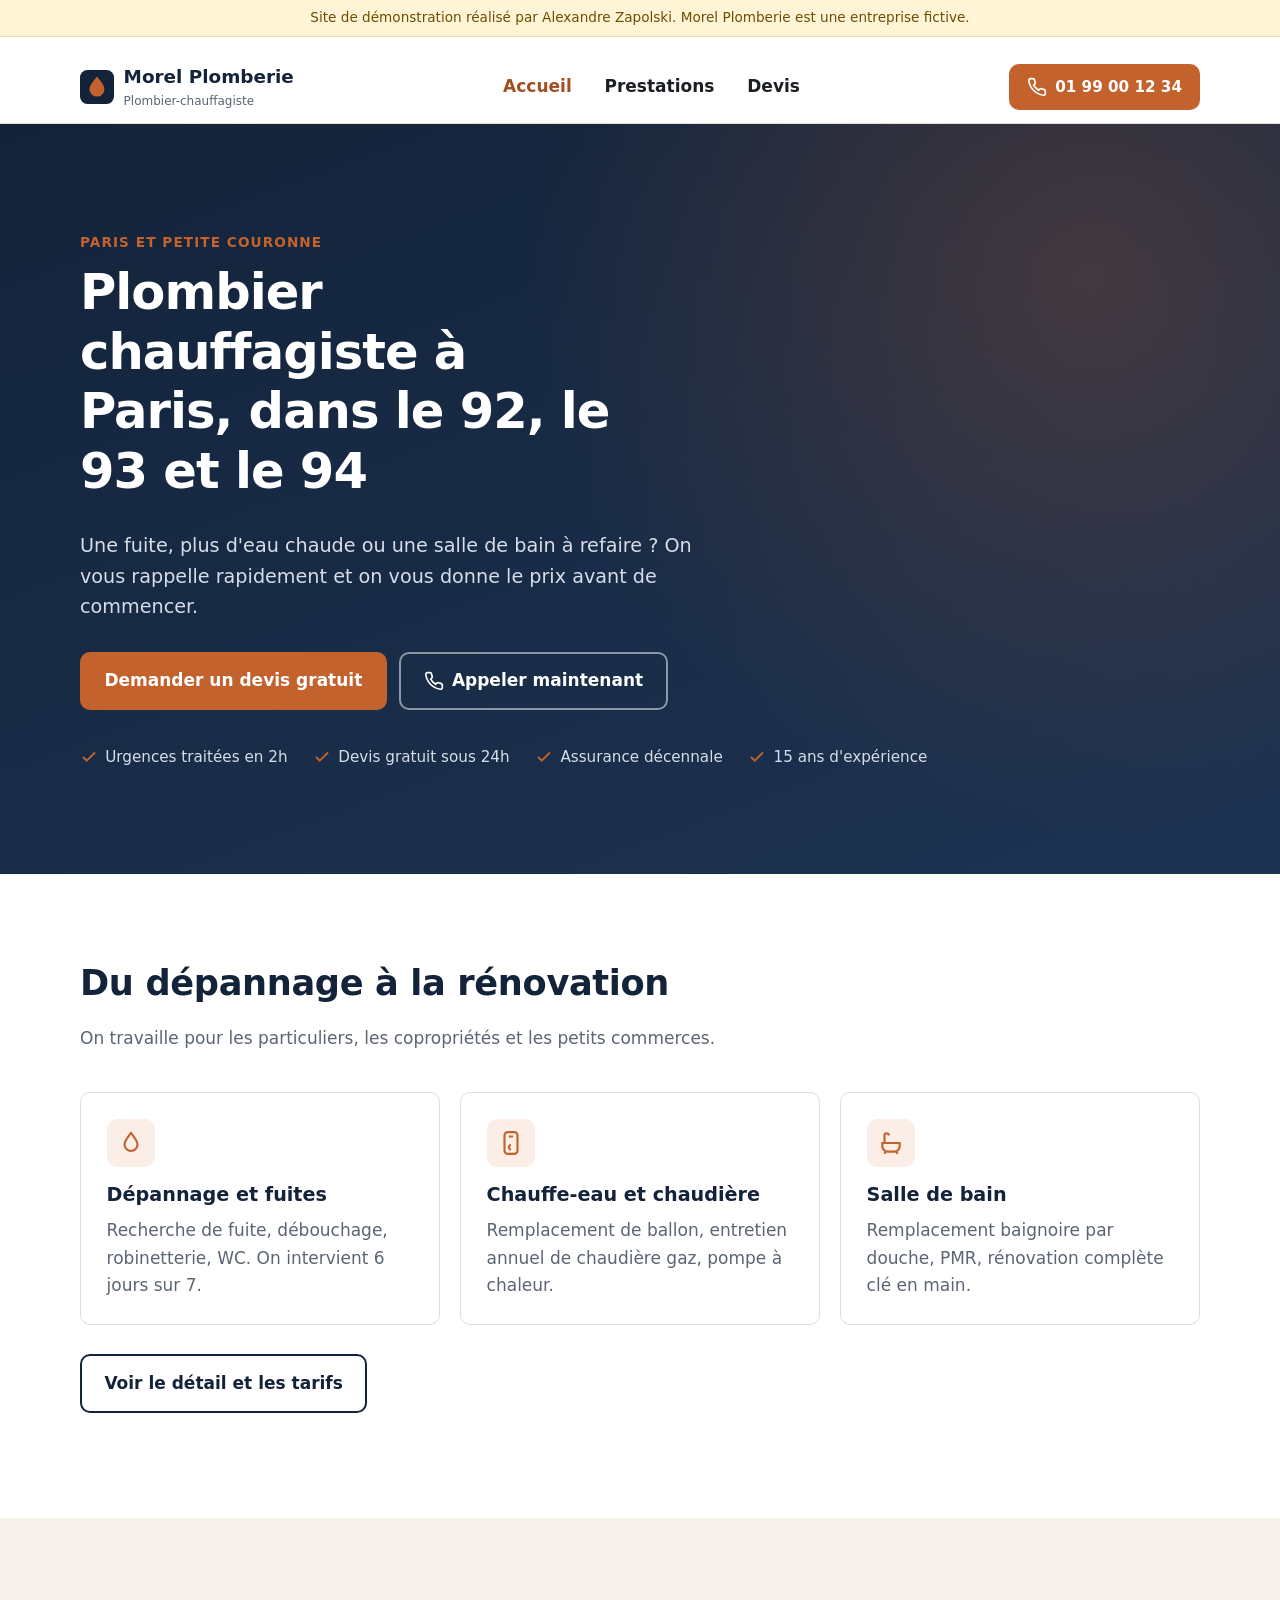
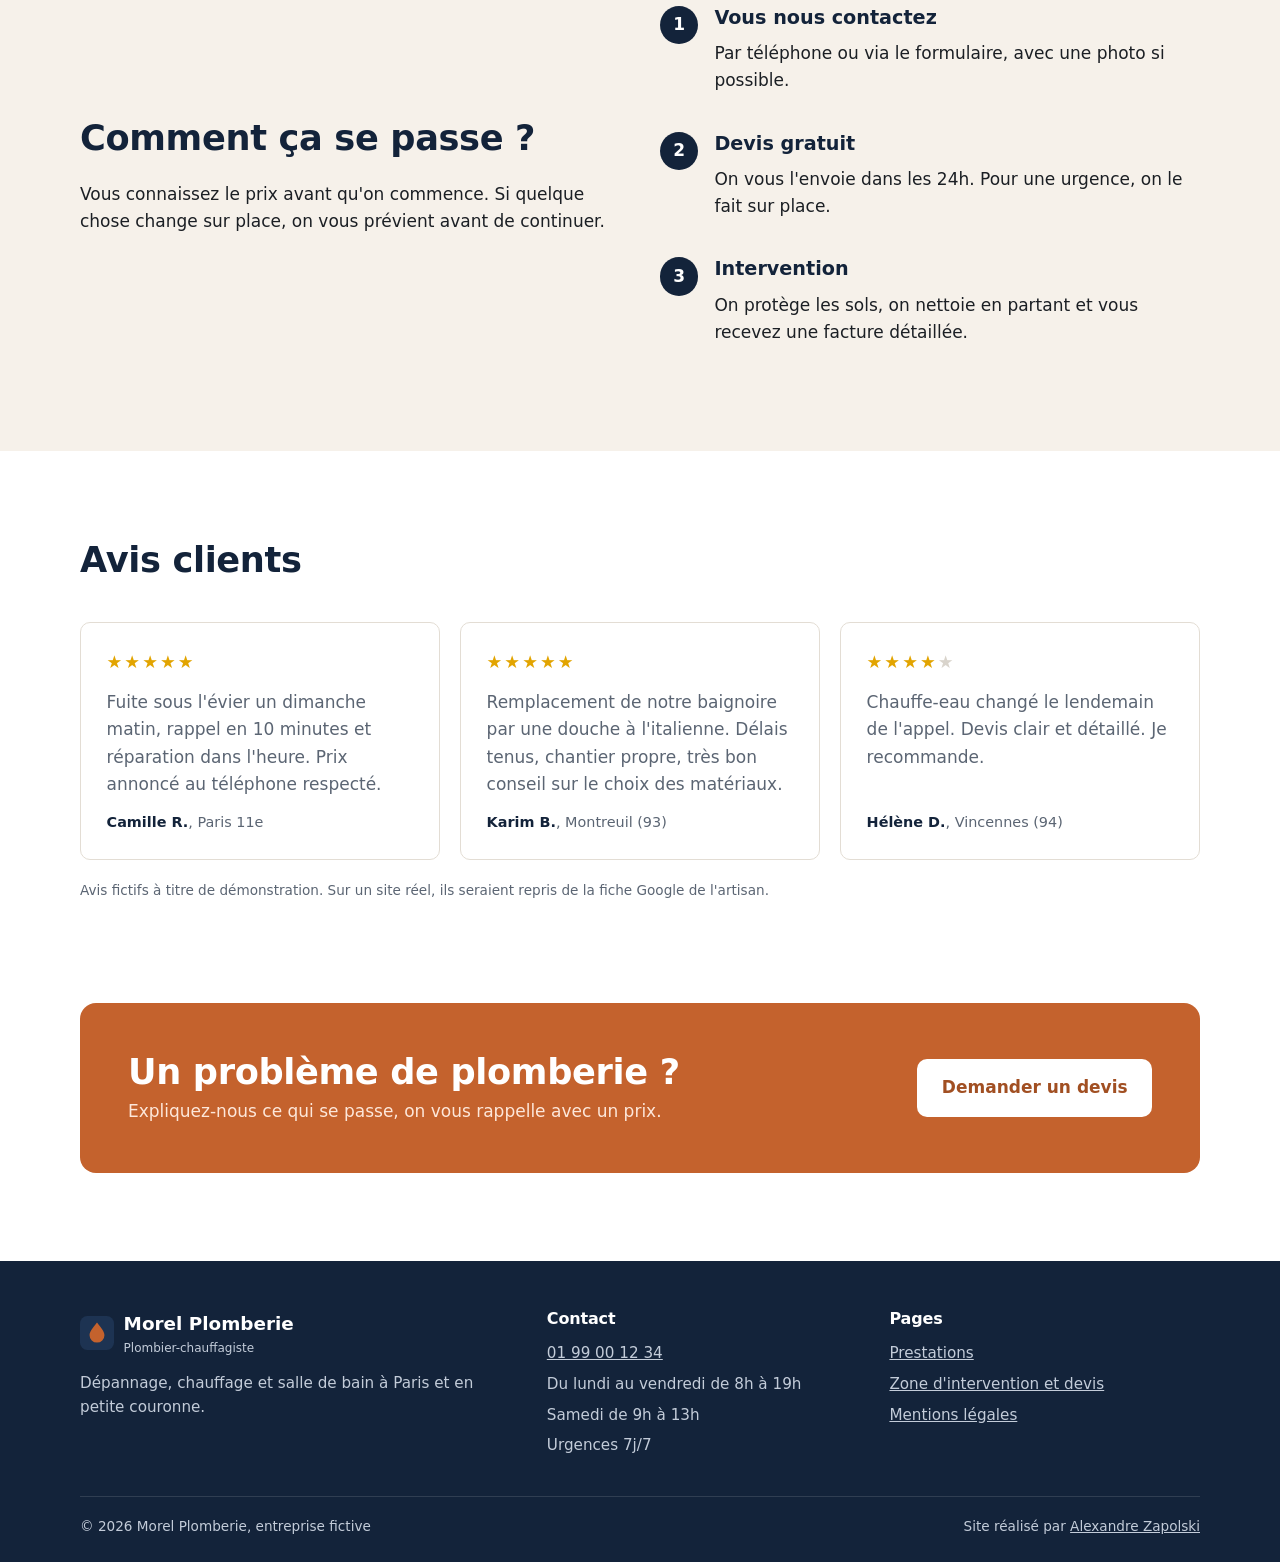
==== index.html @ 9e3d2b04 "feat: add demo showcase site for a plumbing business" ====
<!DOCTYPE html>
<html lang="fr">
<head>
  <meta charset="UTF-8">
  <meta name="viewport" content="width=device-width, initial-scale=1">
  <title>Plombier-chauffagiste à Paris et petite couronne | Morel Plomberie</title>
  <meta name="description" content="Plombier-chauffagiste à Paris (75), Hauts-de-Seine (92), Seine-Saint-Denis (93) et Val-de-Marne (94). Dépannage rapide, chauffe-eau, salle de bain. Devis gratuit sous 24h.">
  <link rel="stylesheet" href="css/style.css">
  <link rel="icon" href="data:image/svg+xml,%3Csvg xmlns='http://www.w3.org/2000/svg' viewBox='0 0 32 32'%3E%3Crect width='32' height='32' rx='7' fill='%2313233a'/%3E%3Cpath d='M16 6c4 5 7 8.5 7 12a7 7 0 0 1-14 0c0-3.5 3-7 7-12z' fill='%23c4622d'/%3E%3C/svg%3E">

  <!-- infos pour Google (artisan local) -->
  <script type="application/ld+json">
  {
    "@context": "https://schema.org",
    "@type": "Plumber",
    "name": "Morel Plomberie (entreprise fictive)",
    "telephone": "+33199001234",
    "areaServed": ["Paris", "Hauts-de-Seine", "Seine-Saint-Denis", "Val-de-Marne"],
    "address": { "@type": "PostalAddress", "addressLocality": "Paris", "postalCode": "75011", "addressCountry": "FR" },
    "openingHours": "Mo-Fr 08:00-19:00, Sa 09:00-13:00"
  }
  </script>
</head>
<body>
  <a class="skip-link" href="#contenu">Aller au contenu</a>

  <p class="demo-banner">Site de démonstration réalisé par Alexandre Zapolski. Morel Plomberie est une entreprise fictive.</p>

  <header class="header">
    <div class="container header__inner">
      <a class="logo" href="index.html" aria-label="Morel Plomberie, accueil">
        <svg viewBox="0 0 32 32" aria-hidden="true"><rect width="32" height="32" rx="7" fill="#13233a"/><path d="M16 6c4 5 7 8.5 7 12a7 7 0 0 1-14 0c0-3.5 3-7 7-12z" fill="#c4622d"/></svg>
        <span>Morel Plomberie<small>Plombier-chauffagiste</small></span>
      </a>

      <nav class="nav" id="menu" aria-label="Navigation principale">
        <ul class="nav__list">
          <li><a href="index.html" aria-current="page">Accueil</a></li>
          <li><a href="prestations.html">Prestations</a></li>
          <li><a href="devis.html">Devis</a></li>
        </ul>
      </nav>

      <a class="btn btn--primary btn--small header__phone" href="tel:+33199001234">
        <svg viewBox="0 0 24 24" fill="none" stroke="currentColor" stroke-width="2" aria-hidden="true"><path d="M22 16.9v3a2 2 0 0 1-2.2 2 19.8 19.8 0 0 1-8.6-3.1 19.5 19.5 0 0 1-6-6A19.8 19.8 0 0 1 2.1 4.2 2 2 0 0 1 4.1 2h3a2 2 0 0 1 2 1.7c.1.9.4 1.8.7 2.7a2 2 0 0 1-.5 2.1L8 9.8a16 16 0 0 0 6 6l1.3-1.3a2 2 0 0 1 2.1-.4c.9.3 1.8.6 2.7.7a2 2 0 0 1 1.7 2z"/></svg>
        01 99 00 12 34
      </a>

      <button class="nav-toggle" type="button" aria-expanded="false" aria-controls="menu">
        <span class="visually-hidden">Ouvrir le menu</span>
        <svg viewBox="0 0 24 24" fill="none" stroke="currentColor" stroke-width="2" aria-hidden="true"><path d="M3 6h18M3 12h18M3 18h18"/></svg>
      </button>
    </div>
  </header>

  <main id="contenu">
    <!-- hero -->
    <section class="hero">
      <div class="container">
        <span class="eyebrow">Paris et petite couronne</span>
        <h1>Plombier chauffagiste à Paris, dans le 92, le 93 et le 94</h1>
        <p class="hero__lead">Une fuite, plus d'eau chaude ou une salle de bain à refaire ? On vous rappelle rapidement et on vous donne le prix avant de commencer.</p>
        <div class="hero__actions">
          <a class="btn btn--primary" href="devis.html">Demander un devis gratuit</a>
          <a class="btn btn--ghost" href="tel:+33199001234">
            <svg viewBox="0 0 24 24" fill="none" stroke="currentColor" stroke-width="2" aria-hidden="true"><path d="M22 16.9v3a2 2 0 0 1-2.2 2 19.8 19.8 0 0 1-8.6-3.1 19.5 19.5 0 0 1-6-6A19.8 19.8 0 0 1 2.1 4.2 2 2 0 0 1 4.1 2h3a2 2 0 0 1 2 1.7c.1.9.4 1.8.7 2.7a2 2 0 0 1-.5 2.1L8 9.8a16 16 0 0 0 6 6l1.3-1.3a2 2 0 0 1 2.1-.4c.9.3 1.8.6 2.7.7a2 2 0 0 1 1.7 2z"/></svg>
            Appeler maintenant
          </a>
        </div>
        <ul class="hero__trust">
          <li><svg viewBox="0 0 24 24" fill="none" stroke="currentColor" stroke-width="2.5" aria-hidden="true"><path d="M20 6 9 17l-5-5"/></svg>Urgences traitées en 2h</li>
          <li><svg viewBox="0 0 24 24" fill="none" stroke="currentColor" stroke-width="2.5" aria-hidden="true"><path d="M20 6 9 17l-5-5"/></svg>Devis gratuit sous 24h</li>
          <li><svg viewBox="0 0 24 24" fill="none" stroke="currentColor" stroke-width="2.5" aria-hidden="true"><path d="M20 6 9 17l-5-5"/></svg>Assurance décennale</li>
          <li><svg viewBox="0 0 24 24" fill="none" stroke="currentColor" stroke-width="2.5" aria-hidden="true"><path d="M20 6 9 17l-5-5"/></svg>15 ans d'expérience</li>
        </ul>
      </div>
    </section>

    <!-- prestations -->
    <section class="section">
      <div class="container">
        <div class="section__head">
          <h2>Du dépannage à la rénovation</h2>
          <p>On travaille pour les particuliers, les copropriétés et les petits commerces.</p>
        </div>
        <div class="grid grid--3">
          <article class="card">
            <div class="card__icon"><svg viewBox="0 0 24 24" fill="none" stroke="currentColor" stroke-width="2" aria-hidden="true"><path d="M12 2.7c3.5 4.4 6 7.5 6 10.6a6 6 0 0 1-12 0c0-3.1 2.5-6.2 6-10.6z"/></svg></div>
            <h3>Dépannage et fuites</h3>
            <p>Recherche de fuite, débouchage, robinetterie, WC. On intervient 6 jours sur 7.</p>
          </article>
          <article class="card">
            <div class="card__icon"><svg viewBox="0 0 24 24" fill="none" stroke="currentColor" stroke-width="2" aria-hidden="true"><rect x="6" y="2" width="12" height="20" rx="3"/><path d="M12 14a2 2 0 1 0 0 4M10 6h4"/></svg></div>
            <h3>Chauffe-eau et chaudière</h3>
            <p>Remplacement de ballon, entretien annuel de chaudière gaz, pompe à chaleur.</p>
          </article>
          <article class="card">
            <div class="card__icon"><svg viewBox="0 0 24 24" fill="none" stroke="currentColor" stroke-width="2" aria-hidden="true"><path d="M4 12h16v3a5 5 0 0 1-5 5H9a5 5 0 0 1-5-5v-3zM6 12V5a2 2 0 0 1 4 0M7 20l-1 2M17 20l1 2"/></svg></div>
            <h3>Salle de bain</h3>
            <p>Remplacement baignoire par douche, PMR, rénovation complète clé en main.</p>
          </article>
        </div>
        <p style="margin-top:1.8rem"><a class="btn btn--outline" href="prestations.html">Voir le détail et les tarifs</a></p>
      </div>
    </section>

    <!-- étapes -->
    <section class="section section--sand">
      <div class="container grid grid--2" style="align-items:center;gap:2.5rem">
        <div>
          <h2>Comment ça se passe ?</h2>
          <p>Vous connaissez le prix avant qu'on commence. Si quelque chose change sur place, on vous prévient avant de continuer.</p>
        </div>
        <ol class="steps grid">
          <li><h3>Vous nous contactez</h3><p>Par téléphone ou via le formulaire, avec une photo si possible.</p></li>
          <li><h3>Devis gratuit</h3><p>On vous l'envoie dans les 24h. Pour une urgence, on le fait sur place.</p></li>
          <li><h3>Intervention</h3><p>On protège les sols, on nettoie en partant et vous recevez une facture détaillée.</p></li>
        </ol>
      </div>
    </section>

    <!-- avis -->
    <section class="section">
      <div class="container">
        <div class="section__head">
          <h2>Avis clients</h2>
        </div>
        <div class="grid grid--3">
          <article class="card review">
            <div class="review__stars" aria-label="5 étoiles sur 5">★★★★★</div>
            <blockquote><p>Fuite sous l'évier un dimanche matin, rappel en 10 minutes et réparation dans l'heure. Prix annoncé au téléphone respecté.</p></blockquote>
            <footer><strong>Camille R.</strong>, Paris 11e</footer>
          </article>
          <article class="card review">
            <div class="review__stars" aria-label="5 étoiles sur 5">★★★★★</div>
            <blockquote><p>Remplacement de notre baignoire par une douche à l'italienne. Délais tenus, chantier propre, très bon conseil sur le choix des matériaux.</p></blockquote>
            <footer><strong>Karim B.</strong>, Montreuil (93)</footer>
          </article>
          <article class="card review">
            <div class="review__stars" aria-label="4 étoiles sur 5">★★★★<span style="color:#d9d4cc">★</span></div>
            <blockquote><p>Chauffe-eau changé le lendemain de l'appel. Devis clair et détaillé. Je recommande.</p></blockquote>
            <footer><strong>Hélène D.</strong>, Vincennes (94)</footer>
          </article>
        </div>
        <p class="reviews-note">Avis fictifs à titre de démonstration. Sur un site réel, ils seraient repris de la fiche Google de l'artisan.</p>
      </div>
    </section>

    <!-- appel à l action -->
    <section class="section" style="padding-top:0">
      <div class="container">
        <div class="cta">
          <div>
            <h2>Un problème de plomberie ?</h2>
            <p>Expliquez-nous ce qui se passe, on vous rappelle avec un prix.</p>
          </div>
          <a class="btn btn--primary" href="devis.html">Demander un devis</a>
        </div>
      </div>
    </section>
  </main>

  <footer class="footer">
    <div class="container">
      <div class="footer__grid">
        <div>
          <a class="logo" href="index.html">
            <svg viewBox="0 0 32 32" aria-hidden="true"><rect width="32" height="32" rx="7" fill="#1d3352"/><path d="M16 6c4 5 7 8.5 7 12a7 7 0 0 1-14 0c0-3.5 3-7 7-12z" fill="#c4622d"/></svg>
            <span>Morel Plomberie<small>Plombier-chauffagiste</small></span>
          </a>
          <p>Dépannage, chauffage et salle de bain à Paris et en petite couronne.</p>
        </div>
        <div>
          <h2>Contact</h2>
          <ul>
            <li><a href="tel:+33199001234">01 99 00 12 34</a></li>
            <li>Du lundi au vendredi de 8h à 19h</li>
            <li>Samedi de 9h à 13h</li>
            <li>Urgences 7j/7</li>
          </ul>
        </div>
        <div>
          <h2>Pages</h2>
          <ul>
            <li><a href="prestations.html">Prestations</a></li>
            <li><a href="devis.html">Zone d'intervention et devis</a></li>
            <li><a href="mentions-legales.html">Mentions légales</a></li>
          </ul>
        </div>
      </div>
      <div class="footer__bottom">
        <span>© <span data-year>2026</span> Morel Plomberie, entreprise fictive</span>
        <span>Site réalisé par <a href="https://www.malt.fr/profile/alexandrezapolski">Alexandre Zapolski</a></span>
      </div>
    </div>
  </footer>

  <!-- barre d'appel mobile -->
  <div class="callbar">
    <a class="btn btn--primary" href="tel:+33199001234">
      <svg viewBox="0 0 24 24" fill="none" stroke="currentColor" stroke-width="2" aria-hidden="true"><path d="M22 16.9v3a2 2 0 0 1-2.2 2 19.8 19.8 0 0 1-8.6-3.1 19.5 19.5 0 0 1-6-6A19.8 19.8 0 0 1 2.1 4.2 2 2 0 0 1 4.1 2h3a2 2 0 0 1 2 1.7c.1.9.4 1.8.7 2.7a2 2 0 0 1-.5 2.1L8 9.8a16 16 0 0 0 6 6l1.3-1.3a2 2 0 0 1 2.1-.4c.9.3 1.8.6 2.7.7a2 2 0 0 1 1.7 2z"/></svg>
      Appeler
    </a>
    <a class="btn btn--outline" href="devis.html">Devis gratuit</a>
  </div>

  <script src="js/main.js" defer></script>
</body>
</html>
---- css/style.css ----
/* Styles du site Morel Plomberie */

/* Variables */
:root {
  --navy: #13233a;
  --navy-2: #1d3352;
  --copper: #c4622d;
  --copper-dark: #a14f22;
  --sand: #f6f1ea;
  --white: #ffffff;
  --ink: #1b1f24;
  --muted: #5b6573;
  --line: #e3ddd4;
  --ok: #2f7d4f;
  --error: #b42318;

  --radius: 10px;
  --shadow: 0 6px 24px rgba(19, 35, 58, 0.08);
  --container: 1120px;

  /* polices système, pas besoin de charger Google Fonts */
  --font: system-ui, -apple-system, "Segoe UI", Roboto, "Helvetica Neue", Arial, sans-serif;
}

/* Base */
*,
*::before,
*::after { box-sizing: border-box; }

html { scroll-behavior: smooth; }

body {
  margin: 0;
  font-family: var(--font);
  font-size: 1.0625rem;
  line-height: 1.6;
  color: var(--ink);
  background: var(--white);
}

img, svg { display: block; max-width: 100%; }

a { color: var(--copper-dark); }

h1, h2, h3 { line-height: 1.2; margin: 0 0 0.6em; color: var(--navy); }
h1 { font-size: clamp(2rem, 4.5vw, 3.1rem); letter-spacing: -0.02em; }
h2 { font-size: clamp(1.6rem, 3vw, 2.2rem); letter-spacing: -0.01em; }
h3 { font-size: 1.2rem; }
p  { margin: 0 0 1em; }

:focus-visible { outline: 3px solid var(--copper); outline-offset: 2px; }

/* Utilitaires */
.container { width: min(100% - 2.5rem, var(--container)); margin-inline: auto; }

.skip-link {
  position: absolute; left: 1rem; top: -100px;
  background: var(--navy); color: var(--white);
  padding: 0.6rem 1rem; border-radius: var(--radius); z-index: 100;
}
.skip-link:focus { top: 1rem; }

.visually-hidden {
  position: absolute !important; width: 1px; height: 1px;
  overflow: hidden; clip: rect(0 0 0 0); white-space: nowrap;
}

.eyebrow {
  display: inline-block; font-size: 0.85rem; font-weight: 700;
  text-transform: uppercase; letter-spacing: 0.08em;
  color: var(--copper); margin-bottom: 0.6rem;
}

.section { padding: clamp(3.5rem, 7vw, 5.5rem) 0; }
.section--sand { background: var(--sand); }
.section__head { max-width: 640px; margin-bottom: 2.5rem; }
.section__head p { color: var(--muted); }

/* bandeau démo */
.demo-banner {
  background: #fff4d6; color: #6b4e00;
  font-size: 0.85rem; text-align: center; padding: 0.45rem 1rem;
  border-bottom: 1px solid #f0dca0;
}

/* En-tête */
.header {
  position: sticky; top: 0; z-index: 50;
  background: rgba(255, 255, 255, 0.96);
  backdrop-filter: blur(6px);
  border-bottom: 1px solid var(--line);
}
.header__inner {
  display: flex; align-items: center; justify-content: space-between;
  gap: 1rem; min-height: 72px;
}

.logo {
  display: flex; align-items: center; gap: 0.6rem;
  text-decoration: none; color: var(--navy); font-weight: 800; font-size: 1.15rem;
}
.logo svg { width: 34px; height: 34px; }
.logo small { display: block; font-weight: 500; font-size: 0.75rem; color: var(--muted); }

.nav__list {
  display: flex; gap: 0.25rem; list-style: none; margin: 0; padding: 0;
}
.nav__list a {
  display: block; padding: 0.5rem 0.9rem; border-radius: 6px;
  text-decoration: none; color: var(--ink); font-weight: 600;
}
.nav__list a:hover { background: var(--sand); }
.nav__list a[aria-current="page"] { color: var(--copper-dark); }

.nav-toggle {
  display: none; background: none; border: 1px solid var(--line);
  border-radius: 8px; padding: 0.5rem; cursor: pointer;
}
.nav-toggle svg { width: 24px; height: 24px; }

/* Sections */

/* Hero */
.hero {
  background:
    radial-gradient(circle at 85% 20%, rgba(196, 98, 45, 0.25), transparent 45%),
    linear-gradient(160deg, var(--navy) 0%, var(--navy-2) 100%);
  color: var(--white);
  padding: clamp(3.5rem, 9vw, 6.5rem) 0;
}
.hero h1 { color: var(--white); max-width: 16ch; }
.hero__lead { font-size: 1.2rem; max-width: 52ch; color: #d6dde8; }
.hero__actions { display: flex; flex-wrap: wrap; gap: 0.8rem; margin: 1.8rem 0 2.2rem; }
.hero__trust {
  display: flex; flex-wrap: wrap; gap: 0.6rem 1.6rem;
  list-style: none; margin: 0; padding: 0; color: #d6dde8; font-size: 0.95rem;
}
.hero__trust li { display: flex; align-items: center; gap: 0.45rem; }
.hero__trust svg { width: 18px; height: 18px; color: var(--copper); flex-shrink: 0; }

/* En-tête de page interne */
.page-head {
  background: var(--navy); color: var(--white); padding: 3rem 0 2.6rem;
}
.page-head h1 { color: var(--white); font-size: clamp(1.9rem, 4vw, 2.6rem); }
.page-head p { color: #d6dde8; max-width: 60ch; margin: 0; }

/* Composants */

/* Boutons */
.btn {
  display: inline-flex; align-items: center; justify-content: center; gap: 0.5rem;
  padding: 0.85rem 1.4rem; border-radius: var(--radius);
  font: inherit; font-weight: 700; text-decoration: none;
  border: 2px solid transparent; cursor: pointer;
  transition: background 0.15s, transform 0.15s;
}
.btn svg { width: 20px; height: 20px; }
.btn:active { transform: translateY(1px); }
.btn--primary { background: var(--copper); color: var(--white); }
.btn--primary:hover { background: var(--copper-dark); }
.btn--ghost { border-color: rgba(255, 255, 255, 0.5); color: var(--white); }
.btn--ghost:hover { background: rgba(255, 255, 255, 0.1); }
.btn--outline { border-color: var(--navy); color: var(--navy); }
.btn--outline:hover { background: var(--navy); color: var(--white); }
.btn--small { padding: 0.55rem 1rem; font-size: 0.95rem; }

/* Grilles de cartes */
.grid { display: grid; gap: 1.25rem; }
.grid--3 { grid-template-columns: repeat(3, 1fr); }
.grid--2 { grid-template-columns: repeat(2, 1fr); }

.card {
  background: var(--white); border: 1px solid var(--line);
  border-radius: var(--radius); padding: 1.6rem;
}
.card__icon {
  width: 48px; height: 48px; border-radius: 10px;
  display: grid; place-items: center;
  background: #fbeee6; color: var(--copper); margin-bottom: 1rem;
}
.card__icon svg { width: 26px; height: 26px; }
.card p { color: var(--muted); margin-bottom: 0; }

/* Étapes */
.steps { counter-reset: step; list-style: none; padding: 0; margin: 0; }
.steps li { position: relative; padding-left: 3.4rem; }
.steps li::before {
  counter-increment: step; content: counter(step);
  position: absolute; left: 0; top: 0;
  width: 2.4rem; height: 2.4rem; border-radius: 50%;
  display: grid; place-items: center;
  background: var(--navy); color: var(--white); font-weight: 800;
}

/* Avis */
.review { display: flex; flex-direction: column; gap: 0.8rem; }
.review__stars { color: #e2a400; letter-spacing: 2px; font-size: 1.1rem; }
.review blockquote { margin: 0; color: var(--ink); }
.review footer { font-size: 0.9rem; color: var(--muted); margin-top: auto; }
.review footer strong { color: var(--navy); }
.reviews-note { font-size: 0.85rem; color: var(--muted); margin-top: 1.2rem; }

/* Bloc CTA */
.cta {
  background: var(--copper); color: var(--white);
  border-radius: 16px; padding: clamp(2rem, 5vw, 3rem);
  display: flex; flex-wrap: wrap; align-items: center; justify-content: space-between; gap: 1.5rem;
}
.cta h2 { color: var(--white); margin: 0 0 0.3rem; }
.cta p { margin: 0; color: #fde7da; }
.cta .btn--primary { background: var(--white); color: var(--copper-dark); }
.cta .btn--primary:hover { background: var(--sand); }

/* Prestations détaillées */
.service {
  display: grid; grid-template-columns: 64px 1fr auto; gap: 1.25rem; align-items: start;
  padding: 1.8rem 0; border-bottom: 1px solid var(--line);
}
.service:last-child { border-bottom: 0; }
.service .card__icon { width: 64px; height: 64px; margin: 0; }
.service ul { margin: 0.4rem 0 0; padding-left: 1.2rem; color: var(--muted); }
.service__price {
  white-space: nowrap; font-weight: 700; color: var(--navy);
  background: var(--sand); border-radius: 8px; padding: 0.4rem 0.8rem;
}
.price-note { font-size: 0.9rem; color: var(--muted); }

/* Zone d'intervention */
.zones { display: grid; grid-template-columns: repeat(4, 1fr); gap: 1rem; }
.zone { border-top: 4px solid var(--copper); }
.zone h3 { display: flex; align-items: baseline; gap: 0.5rem; }
.zone h3 span { font-size: 0.85rem; font-weight: 600; color: var(--muted); }
.zone p { font-size: 0.95rem; }

/* Mise en page devis */
.quote-layout { display: grid; grid-template-columns: 1.6fr 1fr; gap: 2rem; align-items: start; }
.aside-box { background: var(--sand); border-radius: var(--radius); padding: 1.6rem; }
.aside-box + .aside-box { margin-top: 1rem; }
.aside-box .phone-big {
  display: block; font-size: 1.6rem; font-weight: 800;
  color: var(--navy); text-decoration: none; margin: 0.3rem 0 0.2rem;
}
.hours { list-style: none; padding: 0; margin: 0; font-size: 0.95rem; }
.hours li { display: flex; justify-content: space-between; padding: 0.3rem 0; border-bottom: 1px dashed var(--line); }

/* Texte légal */
.legal { max-width: 760px; }
.legal h2 { font-size: 1.35rem; margin-top: 2.2rem; }

/* Formulaire */
.form { display: grid; grid-template-columns: 1fr 1fr; gap: 1.1rem 1.25rem; }
.field { display: flex; flex-direction: column; gap: 0.35rem; }
.field--full { grid-column: 1 / -1; }
.field label, .field legend { font-weight: 600; font-size: 0.95rem; }
.field .hint { font-size: 0.85rem; color: var(--muted); }
.req { color: var(--copper-dark); }

.field input,
.field select,
.field textarea {
  font: inherit; color: var(--ink);
  padding: 0.75rem 0.9rem; border: 1px solid #c9c2b8; border-radius: 8px;
  background: var(--white); width: 100%;
}
.field textarea { min-height: 140px; resize: vertical; }
.field input:focus, .field select:focus, .field textarea:focus {
  outline: none; border-color: var(--copper); box-shadow: 0 0 0 3px rgba(196, 98, 45, 0.2);
}
.field.has-error input,
.field.has-error select,
.field.has-error textarea { border-color: var(--error); }
.field__error { color: var(--error); font-size: 0.85rem; min-height: 1.1em; }

fieldset.field { border: 0; padding: 0; margin: 0; }
.radios { display: flex; flex-wrap: wrap; gap: 0.6rem; }
.radios label {
  display: flex; align-items: center; gap: 0.45rem; font-weight: 500;
  border: 1px solid #c9c2b8; border-radius: 8px; padding: 0.55rem 0.9rem; cursor: pointer;
}
.radios input { width: auto; accent-color: var(--copper); }

.field .consent { display: flex; gap: 0.6rem; align-items: flex-start; font-size: 0.9rem; font-weight: 400; color: var(--muted); }
.consent input { width: auto; margin-top: 0.3rem; accent-color: var(--copper); }

/* honeypot anti-spam, caché */
.hp { position: absolute; left: -9999px; }

.form-status { grid-column: 1 / -1; border-radius: 8px; padding: 0.9rem 1rem; display: none; }
.form-status.is-success { display: block; background: #e7f4ec; color: var(--ok); }
.form-status.is-error { display: block; background: #fdecea; color: var(--error); }

/* Pied de page */
.footer { background: var(--navy); color: #c3ccd9; padding: 3rem 0 1.5rem; font-size: 0.95rem; }
.footer a { color: #c3ccd9; }
.footer a:hover { color: var(--white); }
.footer__grid { display: grid; grid-template-columns: 1.4fr 1fr 1fr; gap: 2rem; }
.footer h2 { color: var(--white); font-size: 1rem; margin-bottom: 0.8rem; }
.footer ul { list-style: none; padding: 0; margin: 0; }
.footer li { margin-bottom: 0.4rem; }
.footer .logo { color: var(--white); margin-bottom: 0.8rem; }
.footer .logo small { color: #c3ccd9; }
.footer__bottom {
  border-top: 1px solid rgba(255, 255, 255, 0.12); margin-top: 2rem; padding-top: 1.2rem;
  display: flex; flex-wrap: wrap; justify-content: space-between; gap: 0.6rem; font-size: 0.85rem;
}

/* Barre d'appel mobile */
.callbar { display: none; }

/* Responsive */
@media (max-width: 960px) {
  .grid--3 { grid-template-columns: 1fr 1fr; }
  .zones { grid-template-columns: 1fr 1fr; }
  .quote-layout { grid-template-columns: 1fr; }
  .footer__grid { grid-template-columns: 1fr 1fr; }
}

@media (max-width: 760px) {
  /* Menu burger */
  .nav-toggle { display: inline-flex; }
  .header__phone { display: none; }
  .nav {
    position: absolute; top: 100%; left: 0; right: 0;
    background: var(--white); border-bottom: 1px solid var(--line);
    display: none;
  }
  .nav.is-open { display: block; }
  .nav__list { flex-direction: column; padding: 0.5rem 1.25rem 1rem; }
  .nav__list a { padding: 0.8rem 0.5rem; border-bottom: 1px solid var(--line); border-radius: 0; }

  .grid--3, .grid--2, .zones, .form, .footer__grid { grid-template-columns: 1fr; }
  .service { grid-template-columns: 1fr; }
  .service .card__icon { width: 52px; height: 52px; }
  .service__price { justify-self: start; }

  /* barre d'appel en bas, mobile uniquement */
  body { padding-bottom: 76px; }
  .callbar {
    display: grid; grid-template-columns: 1fr 1fr; gap: 0.6rem;
    position: fixed; left: 0; right: 0; bottom: 0; z-index: 60;
    padding: 0.7rem 0.9rem calc(0.7rem + env(safe-area-inset-bottom));
    background: var(--white); border-top: 1px solid var(--line);
    box-shadow: 0 -4px 16px rgba(0, 0, 0, 0.08);
  }
  .callbar .btn { padding: 0.8rem 0.6rem; }
}

@media (prefers-reduced-motion: reduce) {
  html { scroll-behavior: auto; }
  * { transition: none !important; }
}
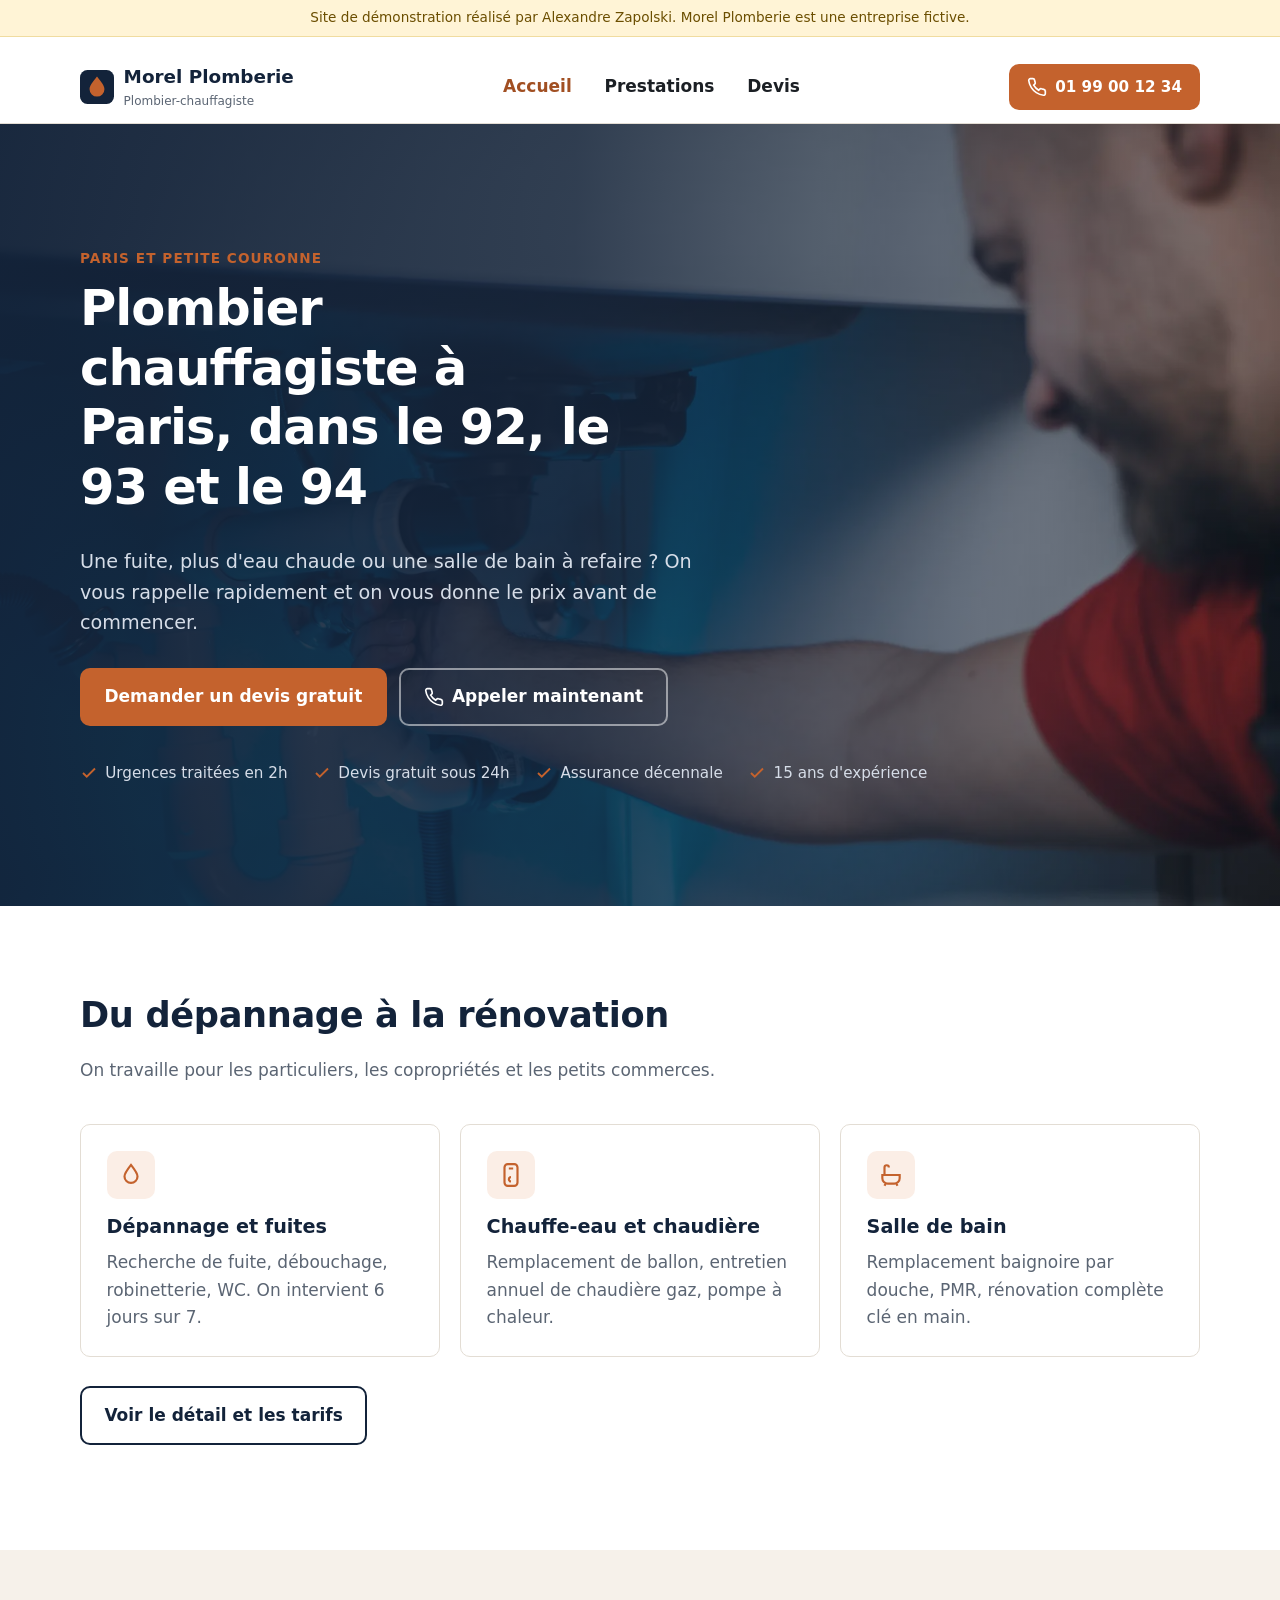
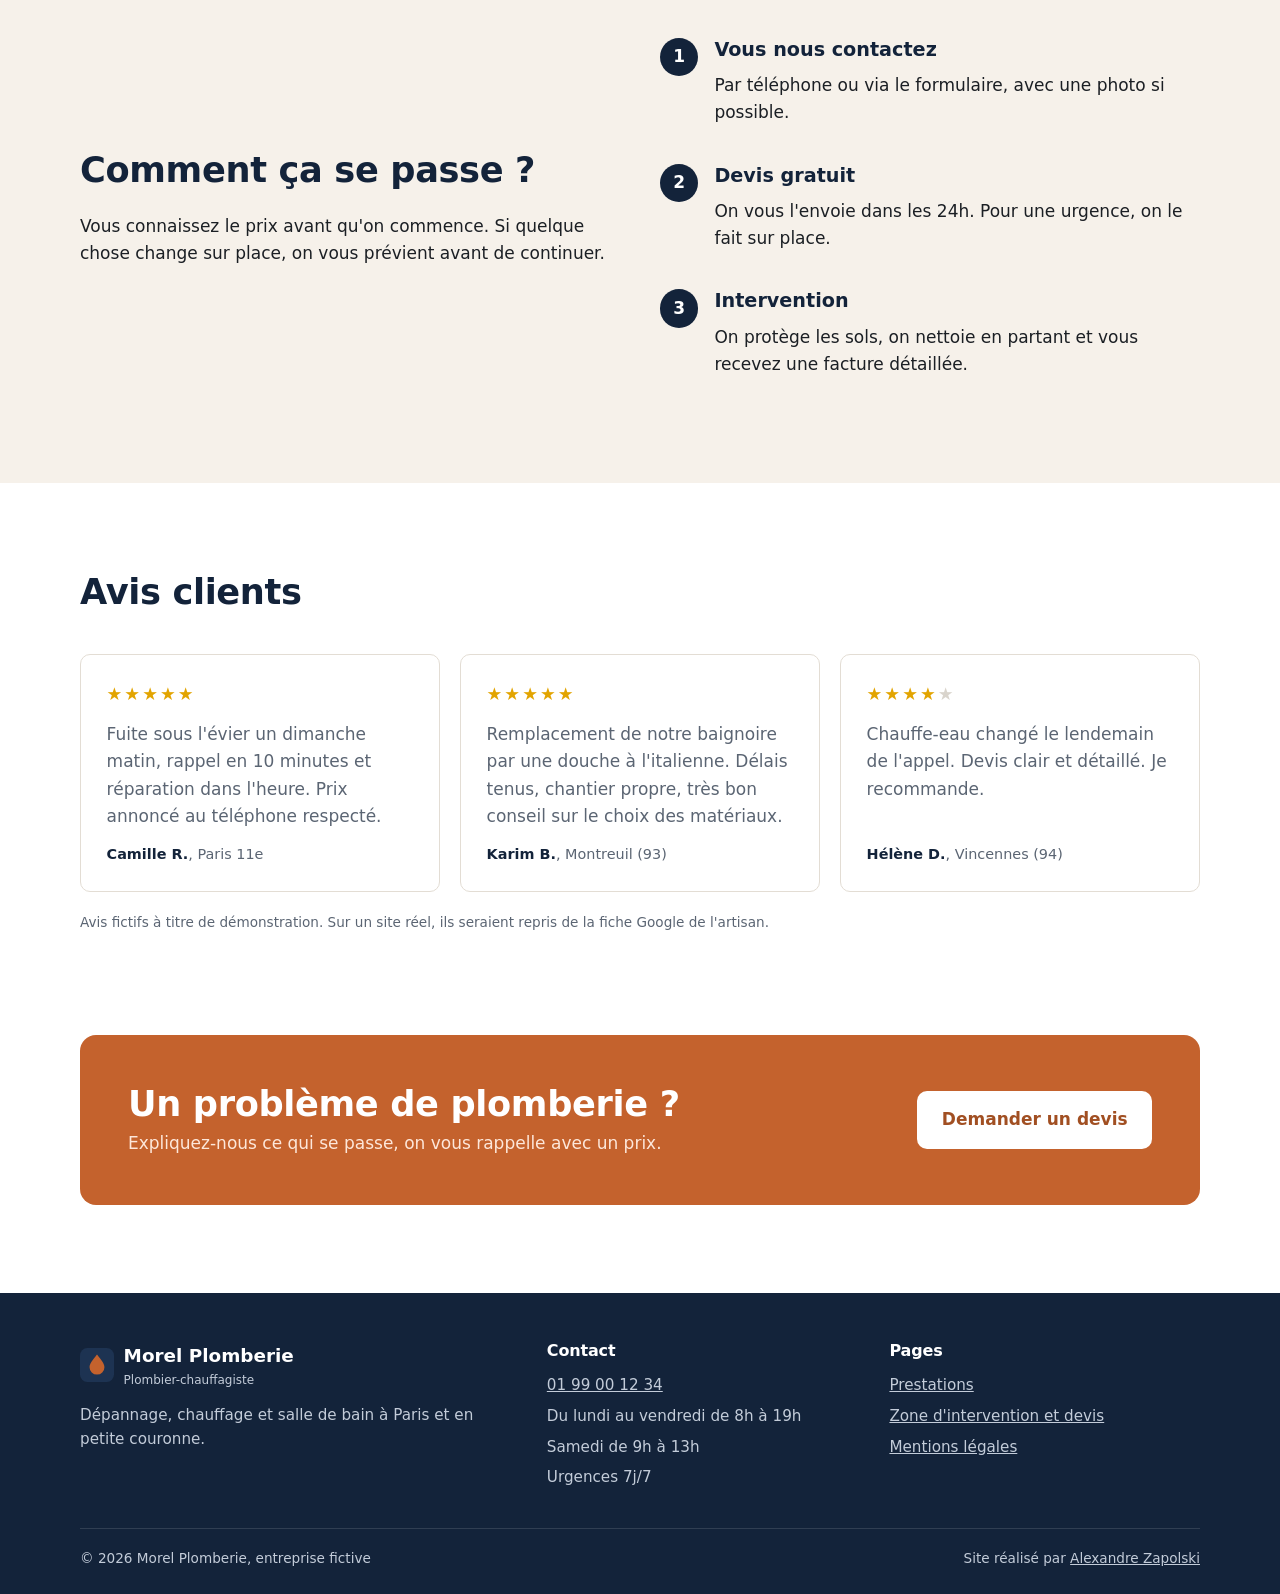
==== commit a57feadc: "feat: add pictures" ====
--- a/index.html
+++ b/index.html
@@ -56,7 +56,12 @@
   <main id="contenu">
     <!-- hero -->
     <section class="hero">
-      <div class="container">
+      <!-- photo de fond décorative (alt vide), voile bleu en CSS -->
+      <img class="hero__bg"
+           src="img/hero-plombier-1920.webp"
+           srcset="img/hero-plombier-800.webp 800w, img/hero-plombier-1920.webp 1920w"
+           sizes="100vw" width="1920" height="1440" alt="" fetchpriority="high">
+      <div class="container hero__content">
         <span class="eyebrow">Paris et petite couronne</span>
         <h1>Plombier chauffagiste à Paris, dans le 92, le 93 et le 94</h1>
         <p class="hero__lead">Une fuite, plus d'eau chaude ou une salle de bain à refaire ? On vous rappelle rapidement et on vous donne le prix avant de commencer.</p>
--- a/css/style.css
+++ b/css/style.css
@@ -122,11 +122,20 @@
 
 /* Hero */
 .hero {
-  background:
-    radial-gradient(circle at 85% 20%, rgba(196, 98, 45, 0.25), transparent 45%),
-    linear-gradient(160deg, var(--navy) 0%, var(--navy-2) 100%);
+  position: relative; overflow: hidden; isolation: isolate;
+  background: var(--navy); /* si la photo ne charge pas */
   color: var(--white);
-  padding: clamp(3.5rem, 9vw, 6.5rem) 0;
+  padding: clamp(4rem, 10vw, 7.5rem) 0;
+}
+.hero__bg {
+  position: absolute; inset: 0; z-index: -2;
+  width: 100%; height: 100%; object-fit: cover; object-position: 70% 40%;
+}
+/* voile bleu nuit : opaque à gauche sous le texte, plus léger à droite sur la photo */
+.hero::after {
+  content: ""; position: absolute; inset: 0; z-index: -1;
+  background: linear-gradient(90deg,
+    rgba(19, 35, 58, 0.95) 0%, rgba(19, 35, 58, 0.85) 45%, rgba(19, 35, 58, 0.35) 100%);
 }
 .hero h1 { color: var(--white); max-width: 16ch; }
 .hero__lead { font-size: 1.2rem; max-width: 52ch; color: #d6dde8; }
@@ -199,6 +208,11 @@
 .review blockquote { margin: 0; color: var(--ink); }
 .review footer { font-size: 0.9rem; color: var(--muted); margin-top: auto; }
 .review footer strong { color: var(--navy); }
+.demo-note,
+.card .demo-note {
+  background: #fff4d6; color: #6b4e00; border: 1px solid #f0dca0;
+  border-radius: 8px; padding: 0.75rem 1rem; font-size: 0.95rem; margin-bottom: 1rem;
+}
 .reviews-note { font-size: 0.85rem; color: var(--muted); margin-top: 1.2rem; }
 
 /* Bloc CTA */
@@ -219,6 +233,10 @@
 }
 .service:last-child { border-bottom: 0; }
 .service .card__icon { width: 64px; height: 64px; margin: 0; }
+.service--photo { grid-template-columns: 240px 1fr auto; }
+.service__photo {
+  width: 100%; height: auto; aspect-ratio: 4 / 3; object-fit: cover;
+}
 .service ul { margin: 0.4rem 0 0; padding-left: 1.2rem; color: var(--muted); }
 .service__price {
   white-space: nowrap; font-weight: 700; color: var(--navy);
@@ -313,6 +331,9 @@
   .grid--3 { grid-template-columns: 1fr 1fr; }
   .zones { grid-template-columns: 1fr 1fr; }
   .quote-layout { grid-template-columns: 1fr; }
+  /* sur écran étroit le texte couvre toute la largeur : voile uniforme */
+  .hero::after { background: rgba(19, 35, 58, 0.86); }
+  .service--photo { grid-template-columns: 180px 1fr auto; }
   .footer__grid { grid-template-columns: 1fr 1fr; }
 }
 
@@ -330,7 +351,7 @@
   .nav__list a { padding: 0.8rem 0.5rem; border-bottom: 1px solid var(--line); border-radius: 0; }
 
   .grid--3, .grid--2, .zones, .form, .footer__grid { grid-template-columns: 1fr; }
-  .service { grid-template-columns: 1fr; }
+  .service, .service--photo { grid-template-columns: 1fr; }
   .service .card__icon { width: 52px; height: 52px; }
   .service__price { justify-self: start; }
 
